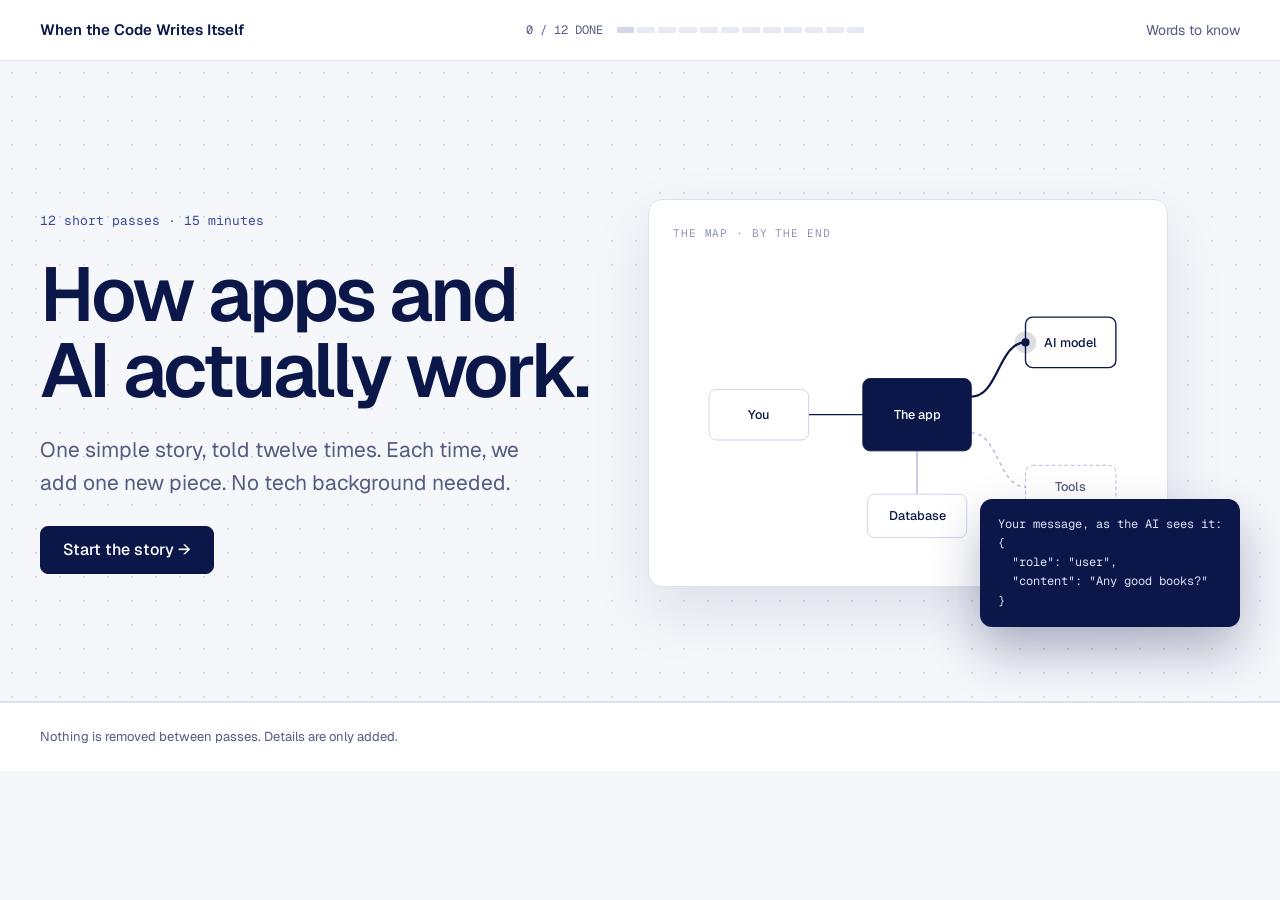
==== index.html @ 1077e7ab "Code peeks open in an overlay; lesson locked to the window - 'See…' buttons open the code in a cente" ====
<!doctype html>
<html lang="en">
<head>
  <meta charset="utf-8">
  <meta name="viewport" content="width=device-width, initial-scale=1, viewport-fit=cover">
  <title>When the Code Writes Itself</title>
  <meta name="description" content="How apps and AI actually work. One simple story, told twelve times, with a map that grows as you read.">
  <link rel="preconnect" href="https://fonts.googleapis.com">
  <link rel="preconnect" href="https://fonts.gstatic.com" crossorigin>
  <link rel="stylesheet" href="https://fonts.googleapis.com/css2?family=Geist:wght@400;500;600;700&family=Geist+Mono:wght@400;500&display=swap">
  <link rel="stylesheet" href="css/styles.css?v=13">
</head>
<body>
  <a class="skip" href="#story">Skip to the story</a>

  <header class="topbar">
    <div class="wrap topbar-inner">
      <a class="brand" href="#home">When the Code Writes Itself</a>
      <div class="progress" aria-label="Your progress">
        <span class="progress-label" id="progressLabel"></span>
        <ol class="progress-bar" id="progressBar"></ol>
      </div>
      <a class="toplink" href="#glossary">Words to know</a>
    </div>
  </header>

  <main>
    <section class="view hero dots" id="view-home">
      <div class="wrap hero-inner">
        <div class="hero-copy">
          <p class="eyebrow">12 short passes · 15 minutes</p>
          <h1>How apps and AI actually work.</h1>
          <p class="lede">One simple story, told twelve times. Each time, we add one new piece. No tech background needed.</p>
          <div class="actions" id="homeActions"></div>
        </div>
        <div class="hero-art" aria-hidden="true">
          <div class="hero-card">
            <span class="hero-card-label">THE MAP · BY THE END</span>
            <svg viewBox="0 0 520 360" class="hero-svg">
              <path class="h-link" d="M 150 180 L 210 180"/>
              <path class="h-link h-active" id="heroPath" d="M 330 160 C 360 160, 360 100, 390 100"/>
              <path class="h-link h-dashed" d="M 330 200 C 360 200, 360 260, 390 260"/>
              <path class="h-link h-soft" d="M 270 220 L 270 268"/>
              <g class="h-node"><rect x="40" y="152" width="110" height="56" rx="8"/><text x="95" y="185">You</text></g>
              <g class="h-node h-hub"><rect x="210" y="140" width="120" height="80" rx="8"/><text x="270" y="185">The app</text></g>
              <g class="h-node"><rect x="215" y="268" width="110" height="48" rx="8"/><text x="270" y="297">Database</text></g>
              <g class="h-node h-focus"><rect x="390" y="72" width="100" height="56" rx="8"/><text x="440" y="105">AI model</text></g>
              <g class="h-node h-opt"><rect x="390" y="236" width="100" height="48" rx="8"/><text x="440" y="265">Tools</text></g>
              <circle class="h-halo" id="heroHalo" r="12" cx="360" cy="130"/>
              <circle class="h-dot" id="heroDot" r="4.5" cx="360" cy="130"/>
            </svg>
          </div>
          <pre class="hero-json">Your message, as the AI sees it:
{
  "role": "user",
  "content": "Any good books?"
}</pre>
        </div>
      </div>
    </section>

    <section class="view lesson" id="view-lesson" hidden>
      <div class="wrap lesson-grid">
        <div class="stage" id="stage">
          <div class="stage-head"><span class="stage-caption js-caption"></span></div>
          <div class="stage-map"><svg class="js-map" role="group" aria-label="The system map, which grows with each pass"></svg></div>
          <div class="stage-foot">
            <button class="btn btn-primary btn-small btn-play js-play" type="button"><span class="js-playText">▶ Play the request</span></button>
            <button class="btn btn-small btn-ghost js-whole" type="button">Whole map</button>
            <ol class="stage-steps js-steps"></ol>
          </div>
          <p class="stage-def js-def" aria-live="polite">Tap any box on the map to see what it is.</p>
        </div>
        <div class="panel">
          <div class="panel-head">
            <span class="eyebrow" id="passEyebrow"></span>
            <span class="chapter-title" id="passTitle"></span>
          </div>
          <div class="card" id="card" tabindex="-1"></div>
          <div class="panel-foot">
            <ol class="dots" id="cardDots" aria-label="Steps in this pass"></ol>
            <div class="panel-nav" id="panelNav"></div>
          </div>
        </div>
      </div>
    </section>

    <section class="view" id="view-end" hidden>
      <div class="closing">
        <div class="wrap closing-inner">
          <div class="closing-head">
            <p class="eyebrow">THE WHOLE MAP</p>
            <h2 id="closingHeadline"></h2>
            <p class="lede" id="closingIntro"></p>
          </div>
          <div class="fullmap">
            <svg id="mapFull" role="group" aria-label="The whole system map"></svg>
            <p class="fullmap-def" id="fullDef">Tap any box to see what it is.</p>
          </div>
          <div class="closing-grid">
            <ol class="questions" id="questions"></ol>
            <div class="sofar whole">
              <span class="label">THE WHOLE STORY, IN ONE PLACE</span>
              <ol id="wholeStory"></ol>
            </div>
          </div>
          <div class="actions">
            <a class="btn btn-primary" href="#glossary">Browse the words to know →</a>
            <a class="btn" href="#pass-1">Read it again from pass 1</a>
          </div>
        </div>
      </div>
    </section>

    <section class="view glossary" id="view-glossary" hidden>
      <div class="wrap glossary-inner">
        <a class="btn btn-small btn-ghost" href="#back" id="glossaryBack">← Back</a>
        <div class="glossary-head">
          <div>
            <p class="eyebrow">WORDS TO KNOW</p>
            <h2>Every term, in plain words.</h2>
          </div>
          <label class="search-label">Find a word
            <input class="search" id="gsearch" type="search" placeholder="e.g. API, deploy" autocomplete="off">
          </label>
        </div>
        <dl class="glist" id="glist"></dl>
      </div>
    </section>
  </main>

  <dialog class="peek-dialog" id="peek" aria-labelledby="peekTitle">
    <div class="peek-head">
      <span class="eyebrow">UNDER THE HOOD</span>
      <h3 id="peekTitle"></h3>
    </div>
    <pre id="peekCode"></pre>
    <div class="peek-foot"><button class="btn btn-primary btn-small" type="button" id="peekClose">Close</button></div>
  </dialog>

  <footer class="footer">
    <div class="wrap">Nothing is removed between passes. Details are only added.</div>
  </footer>

  <script src="js/vendor/gsap.min.js"></script>
  <script src="js/content.js?v=13"></script>
  <script src="js/map.js?v=13"></script>
  <script src="js/app.js?v=13"></script>
</body>
</html>
---- css/styles.css ----
/* Tech Map design system — tokens */
:root {
  --navy: #0B1749;
  --navy-600: #3A4A99;
  --ink-body: #3B4366;
  --muted: #545C80;
  --subtle: #8E95B5;
  --surface-page: #F6F7FB;
  --surface-card: #FFFFFF;
  --surface-raised: #F9FAFD;
  --line: #DDE1EE;
  --line-node: #C9D0EA;
  --line-optional: #AEB6D6;
  --grid-dot: #D7DCEB;
  --progress-off: #D3D8E8;
  --on-navy: #FFFFFF;
  --on-navy-muted: #AEB6D6;
  --code-on-navy: #DCE1F5;
  --good: #1D6B47;
  --bad: #9B2C2C;
  --sans: "Geist", "Helvetica Neue", Arial, sans-serif;
  --mono: "Geist Mono", ui-monospace, Menlo, Consolas, monospace;
  --radius-sm: 6px; --radius-md: 8px; --radius-lg: 10px; --radius-xl: 14px;
  --shadow-card: 0 24px 60px rgba(11, 23, 73, 0.10);
  --shadow-float: 0 24px 50px rgba(11, 23, 73, 0.30);
  --gutter: 40px;
  --topbar-h: 60px;
}

* { box-sizing: border-box; }
body {
  margin: 0;
  background: var(--surface-page);
  color: var(--navy);
  font-family: var(--sans);
  font-size: 16px;
  line-height: 1.5;
  -webkit-font-smoothing: antialiased;
}
h1, h2, h3, p, ol, ul, pre { margin: 0; }
h1, h2, h3 { text-wrap: balance; font-weight: 600; letter-spacing: -0.035em; }
a { color: var(--navy); }
button { font: inherit; cursor: pointer; }
:focus-visible { outline: 3px solid var(--navy-600); outline-offset: 3px; border-radius: 4px; }
.wrap {
  max-width: 1280px;
  margin: 0 auto;
  padding-left: max(var(--gutter), env(safe-area-inset-left, 0px));
  padding-right: max(var(--gutter), env(safe-area-inset-right, 0px));
}
.dots {
  background-color: var(--surface-page);
  background-image: radial-gradient(var(--grid-dot) 1px, transparent 1px);
  background-size: 24px 24px;
}
.eyebrow { font-family: var(--mono); font-size: 13px; line-height: 18px; color: var(--navy-600); }
.skip { position: absolute; left: -999px; top: 8px; background: var(--navy); color: var(--on-navy); padding: 8px 12px; border-radius: var(--radius-md); z-index: 50; }
.skip:focus { left: 16px; }

/* buttons */
.btn {
  display: inline-flex; align-items: center; gap: 8px;
  padding: 13px 22px; border-radius: var(--radius-md);
  font-size: 16px; font-weight: 500; line-height: 20px; text-decoration: none;
  border: 1px solid var(--progress-off); background: var(--surface-card); color: var(--navy);
  transition: transform .15s ease, box-shadow .15s ease, background .15s ease;
}
.btn:hover { transform: translateY(-1px); box-shadow: 0 6px 18px rgba(11, 23, 73, 0.12); }
.btn-primary { background: var(--navy); color: var(--on-navy); border-color: var(--navy); }
.btn-small { padding: 9px 16px; font-size: 14px; }
.btn-play { min-width: 150px; justify-content: center; transition: none; }
.btn-play.playing { background: var(--surface-card); color: var(--navy); border-color: var(--line); opacity: 1; }
.btn-play.playing::before { content: ""; width: 8px; height: 8px; border-radius: 4px; background: var(--navy); animation: blink 1s infinite; }
@keyframes blink { 50% { opacity: .2; } }
.btn-ghost { border-color: transparent; background: transparent; color: var(--muted); }
.btn-ghost:hover { box-shadow: none; transform: none; color: var(--navy); background: var(--surface-page); }
.btn:disabled { opacity: .5; cursor: default; transform: none; box-shadow: none; }
.btn-play.playing:disabled { opacity: 1; }

/* top bar */
.topbar {
  position: sticky; top: 0; z-index: 20;
  background: var(--surface-card);
  border-bottom: 1px solid var(--line);
}
.topbar-inner { height: var(--topbar-h); display: flex; align-items: center; justify-content: space-between; gap: 24px; }
.brand { font-size: 15px; font-weight: 600; text-decoration: none; white-space: nowrap; }
.progress { display: flex; align-items: center; gap: 14px; min-width: 0; }
.progress-label { font-family: var(--mono); font-size: 12px; color: var(--muted); font-variant-numeric: tabular-nums; white-space: nowrap; }
.progress-bar { list-style: none; padding: 0; margin: 0; display: flex; gap: 3px; }
.progress-bar li { width: clamp(8px, 1.4vw, 18px); height: 6px; border-radius: 1px; background: var(--progress-off); transition: background .3s; }
.progress-bar button { display: block; width: 100%; height: 100%; padding: 0; border: 0; background: transparent; cursor: pointer; }
.progress-bar li:hover { background: var(--navy-600); }
.progress-bar li.done { background: var(--navy); }
.progress-bar li.current { background: var(--navy-600); }

/* hero */
.hero { border-bottom: 1px solid var(--line); }
.hero-inner { min-height: 640px; padding-block: 88px 64px; display: flex; flex-wrap: wrap; gap: 56px; align-items: center; }
.hero-copy { flex: 1 1 440px; min-width: 0; display: flex; flex-direction: column; gap: 26px; }
.hero h1 { font-size: clamp(44px, 6vw, 76px); line-height: 1.0; letter-spacing: -0.04em; }
.lede { font-size: 21px; line-height: 1.55; color: var(--muted); max-width: 500px; }
.actions { display: flex; gap: 12px; flex-wrap: wrap; }
.hero-art { flex: 1 1 480px; min-width: 0; position: relative; max-width: 600px; }
.hero-card {
  position: relative; background: var(--surface-card); border: 1px solid var(--line);
  border-radius: var(--radius-xl); box-shadow: var(--shadow-card); padding: 20px 24px 8px;
  max-width: 520px; width: 88%;
}
.hero-card-label { font-family: var(--mono); font-size: 11px; letter-spacing: 0.08em; color: var(--subtle); }
.hero-svg { display: block; width: 100%; height: auto; margin-top: 8px; }
.hero-json {
  position: absolute; right: 0; bottom: -40px; width: min(260px, 70%);
  background: var(--navy); color: var(--code-on-navy); border-radius: 12px; padding: 16px 18px;
  font-family: var(--mono); font-size: 12px; line-height: 1.6; box-shadow: var(--shadow-float);
  white-space: pre-wrap; word-break: break-word;
}
.h-link { stroke: var(--navy); stroke-width: 1.5; fill: none; }
.h-active { stroke-width: 2.5; }
.h-dashed { stroke: var(--line-optional); stroke-dasharray: 4 4; }
.h-soft { stroke: var(--line-optional); }
.h-node rect { fill: var(--surface-card); stroke: var(--line-node); stroke-width: 1; }
.h-node text { font-family: var(--sans); font-size: 14px; font-weight: 500; fill: var(--navy); text-anchor: middle; }
.h-hub rect { fill: var(--navy); stroke: var(--navy); }
.h-hub text { fill: var(--on-navy); }
.h-focus rect { stroke: var(--navy); stroke-width: 1.5; }
.h-opt rect { stroke: var(--line-optional); stroke-dasharray: 4 3; }
.h-opt text { fill: var(--muted); }
.h-dot { fill: var(--navy); }
.h-halo { fill: var(--navy); opacity: .14; }

/* lesson: one pass per screen */
[hidden] { display: none !important; }
/* on desktop the lesson is locked to the window: no page scroll, nothing shifts */
@media (min-width: 961px) {
  html.lesson-mode, html.lesson-mode body { height: 100%; overflow: hidden; }
  html.lesson-mode .footer { display: none; }
}
.lesson { background: var(--surface-card); }
.lesson-grid { display: grid; grid-template-columns: minmax(0, 1.25fr) minmax(0, 1fr); gap: 36px; align-items: stretch; padding-block: 20px 24px; box-sizing: border-box; height: calc(100vh - var(--topbar-h)); min-height: 0; }
.stage {
  height: 100%; max-height: 760px; min-height: 0; display: flex; flex-direction: column;
  border: 1px solid var(--line); border-radius: var(--radius-xl); overflow: hidden;
  background-color: var(--surface-page);
  background-image: linear-gradient(var(--grid-dot) 1px, transparent 1px), linear-gradient(90deg, var(--grid-dot) 1px, transparent 1px);
  background-size: 28px 28px;
}
.stage-head { padding: 14px 18px 0; flex: none; }
.stage-caption { font-family: var(--mono); font-size: 11px; letter-spacing: 0.08em; color: var(--muted); text-transform: uppercase; }
.stage-caption.ask { color: var(--navy-600); font-weight: 500; }
.stage-map { padding: 4px 8px 0; flex: 1 1 auto; min-height: 240px; display: flex; }
.stage svg.js-map { display: block; width: 100%; height: 100%; min-height: 0; }
.stage-foot { display: flex; flex-wrap: wrap; align-items: center; gap: 10px 18px; padding: 10px 18px; flex: none; background: var(--surface-card); border-top: 1px solid var(--line); }
.stage-steps { list-style: none; padding: 0 0 4px; margin: 0; display: flex; flex-wrap: nowrap; gap: 6px 14px; overflow-x: auto; scrollbar-width: thin; flex: 1 1 200px; min-width: 0; }
.stage-steps li { font-family: var(--mono); font-size: 11.5px; color: var(--subtle); padding: 3px 0; border-bottom: 2px solid transparent; transition: color .2s, border-color .2s; white-space: nowrap; }
.stage-steps li.active { color: var(--navy); border-color: var(--navy); }
.stage-steps li.done { color: var(--muted); }
.stage-def { flex: none; padding: 12px 18px 14px; border-top: 1px solid var(--line); background: var(--surface-card); font-size: 14px; line-height: 1.5; color: var(--ink-body); min-height: 46px; }
.stage-def b { color: var(--navy); }
.m-node.askable rect.box { animation: nudge 1.6s ease-in-out infinite; }
@keyframes nudge { 50% { stroke: var(--navy-600); stroke-width: 2; } }

.panel { display: flex; flex-direction: column; min-width: 0; min-height: 0; gap: 14px; }
.panel-head { display: flex; flex-direction: column; gap: 6px; flex: none; }
.chapter-title { font-family: var(--mono); font-size: 13px; color: var(--navy-600); }
.card { flex: 1 1 auto; min-height: 0; overflow-y: auto; display: flex; flex-direction: column; gap: 18px; padding-right: 6px; outline: none; }
.card .prose-p { font-size: 18px; line-height: 1.6; color: var(--ink-body); }
.card .prose-p strong { color: var(--navy); font-weight: 600; }
.card h2 + .prose-p { margin-top: 4px; }
.card.enter { animation: cardIn .35s ease; }
@keyframes cardIn { from { opacity: 0; transform: translateY(8px); } to { opacity: 1; transform: none; } }
.card h2 { font-size: clamp(30px, 3.2vw, 42px); line-height: 1.06; }
.panel-foot { flex: none; display: flex; flex-direction: column; gap: 12px; padding-top: 14px; border-top: 1px solid var(--line); }
.dots { list-style: none; margin: 0; padding: 0; display: flex; gap: 8px; }
.dots button { width: 28px; height: 6px; border: 0; border-radius: 3px; background: var(--progress-off); cursor: pointer; padding: 0; display: block; }
.dots li.on button { background: var(--navy); }
.dots li.past button { background: var(--navy-600); }
.panel-nav { display: flex; justify-content: space-between; align-items: center; gap: 12px; flex-wrap: wrap; }
.locked-note { display: flex; flex-direction: column; align-items: flex-end; gap: 4px; }
.locked-note .note { font-size: 12px; color: var(--muted); }
.toplink { font-size: 14px; color: var(--muted); text-decoration: none; white-space: nowrap; }
.toplink:hover { color: var(--navy); }
.progress-bar li.locked { opacity: .55; }
.progress-bar li.locked button { cursor: not-allowed; }
.progress-bar li.locked:hover { background: var(--progress-off); }
.view.glossary .glossary-inner { padding-block: 32px 80px; }

/* map drawing */
.m-region rect { fill: none; stroke: var(--line-optional); stroke-width: 1.5; stroke-dasharray: 6 5; }
.m-region text { font-family: var(--mono); font-size: 10.5px; letter-spacing: 0.1em; fill: var(--muted); }
.m-link { fill: none; stroke: var(--navy); stroke-width: 1.5; transition: stroke-width .25s, stroke .25s; }
.m-link.dashed { stroke: var(--line-optional); stroke-dasharray: 5 5; }
.m-link.active { stroke-width: 2.5; }
.m-link-label { font-family: var(--mono); font-size: 11px; fill: var(--muted); text-anchor: middle; }
.m-node { cursor: pointer; }
.m-node rect.box { fill: var(--surface-card); stroke: var(--line-node); stroke-width: 1; transition: stroke .25s, stroke-width .25s; }
.m-node.hub rect.box { fill: var(--navy); stroke: var(--navy); }
.m-node.dashed rect.box { stroke: var(--line-optional); stroke-dasharray: 5 4; }
.m-node.focus rect.box, .m-node:hover rect.box, .m-node.selected rect.box { stroke: var(--navy); stroke-width: 2; }
.m-node.pulse rect.box { stroke: var(--navy); stroke-width: 3; }
.m-node.right rect.box { stroke: var(--good) !important; stroke-width: 3; }
.m-node.wrong rect.box { stroke: var(--bad) !important; stroke-width: 3; }
.m-node .title { font-family: var(--sans); font-size: 16px; font-weight: 500; fill: var(--navy); text-anchor: middle; }
.m-node .sub { font-family: var(--mono); font-size: 11.5px; fill: var(--subtle); text-anchor: middle; }
.m-node.hub .title { fill: var(--on-navy); }
.m-node.hub .sub { fill: var(--on-navy-muted); }
.m-node.compact .title { font-size: 13px; }
.m-node .chip rect { fill: var(--surface-page); stroke: var(--line-node); stroke-width: 1; }
.m-node.hub .chip rect { fill: rgba(255, 255, 255, 0.12); stroke: rgba(255, 255, 255, 0.25); }
.m-node .chip text { font-family: var(--mono); font-size: 10.5px; fill: var(--navy); text-anchor: middle; }
.m-node.hub .chip text { fill: var(--on-navy); }
.m-new rect { fill: var(--navy-600); }
.m-new text { font-family: var(--mono); font-size: 9px; letter-spacing: 0.1em; fill: var(--on-navy); text-anchor: middle; }
.m-packet { fill: var(--navy); }
.m-halo { fill: var(--navy); opacity: .14; }
.m-hidden { display: none; }
.m-node.sliced { opacity: .06; pointer-events: none; }
.m-node:focus-visible { outline: none; }
.m-node:focus-visible rect.box { stroke: var(--navy-600); stroke-width: 3; }
.fullmap .m-new { display: none; }
.m-node.dim, .m-link.dim, g.dim { opacity: .22; transition: opacity .4s; }
.m-node, .m-link, .m-link + * { transition: opacity .4s; }
.fullmap { background-color: var(--surface-page); background-image: linear-gradient(var(--grid-dot) 1px, transparent 1px), linear-gradient(90deg, var(--grid-dot) 1px, transparent 1px); background-size: 28px 28px; border: 1px solid var(--line); border-radius: var(--radius-xl); padding: 16px; }
.fullmap svg { display: block; width: 100%; height: auto; }
.fullmap-def { font-size: 15px; color: var(--ink-body); min-height: 1.5em; padding: 10px 4px 0; }
.fullmap-def b { color: var(--navy); }

/* text blocks */
.prose { display: flex; flex-direction: column; gap: 14px; font-size: 18px; line-height: 1.6; color: var(--ink-body); }
.prose strong { color: var(--navy); font-weight: 600; }
.words { display: flex; flex-direction: column; gap: 8px; }
.words .label { font-family: var(--mono); font-size: 11px; letter-spacing: 0.1em; color: var(--subtle); }
.words p { font-size: 16px; line-height: 1.5; color: var(--ink-body); }
.words strong { color: var(--navy); }
.sofar { border: 1px solid var(--line); border-radius: var(--radius-lg); background: var(--surface-raised); padding: 16px 18px; display: flex; flex-direction: column; gap: 8px; }
.sofar .label { font-family: var(--mono); font-size: 11px; letter-spacing: 0.1em; color: var(--subtle); }
.sofar ol { padding-left: 20px; display: flex; flex-direction: column; gap: 5px; }
.sofar li { font-size: 15px; line-height: 1.5; color: var(--muted); }
.sofar li.new { color: var(--navy); font-weight: 600; }
.sofar li.new::after { content: "+NEW"; margin-left: 8px; font-family: var(--mono); font-size: 11px; font-weight: 500; color: var(--navy-600); }
.check { border: 1px solid var(--line); border-radius: var(--radius-lg); padding: 16px 18px; display: flex; flex-direction: column; gap: 10px; background: var(--surface-card); }
.check .label { font-family: var(--mono); font-size: 11px; letter-spacing: 0.1em; color: var(--subtle); }
.check .q { font-size: 16px; font-weight: 600; line-height: 1.4; }
.options { display: flex; flex-direction: column; gap: 8px; }
.option { text-align: left; padding: 9px 13px; border: 1px solid var(--line); border-radius: var(--radius-md); background: var(--surface-page); color: var(--ink-body); font-size: 15px; transition: border-color .15s; }
.option:hover:not(:disabled) { border-color: var(--navy); }
.option:disabled { cursor: default; }
.option.right { border-color: var(--good); color: var(--good); font-weight: 600; }
.option.wrong { border-color: var(--bad); color: var(--bad); }
.hint { font-size: 14px; color: var(--muted); }
.feedback { font-size: 15px; line-height: 1.5; color: var(--ink-body); }
.feedback:empty { display: none; }
.feedback b.good { color: var(--good); }
.feedback b.bad { color: var(--bad); }

/* code peeks: open in an overlay so the card never grows */
.peek-btn { display: inline-flex; align-items: center; gap: 10px; align-self: flex-start; border: 1px solid var(--line); border-radius: var(--radius-lg); background: var(--surface-card); color: var(--navy); padding: 11px 16px; font-size: 15px; font-weight: 600; text-align: left; }
.peek-btn:hover { border-color: var(--navy); }
.peek-btn .chev { width: 7px; height: 7px; border-right: 1.5px solid var(--navy-600); border-bottom: 1.5px solid var(--navy-600); transform: rotate(-45deg); flex: none; }
.peek-dialog { border: 1px solid var(--line); border-radius: var(--radius-xl); padding: 0; width: min(640px, calc(100vw - 32px)); max-height: calc(100vh - 48px); background: var(--surface-card); color: var(--navy); box-shadow: 0 30px 80px rgba(11, 23, 73, 0.25); }
.peek-dialog::backdrop { background: rgba(11, 23, 73, 0.35); }
.peek-head { display: flex; flex-direction: column; gap: 6px; padding: 20px 22px 12px; }
.peek-head h3 { font-size: 20px; line-height: 1.3; }
.peek-dialog pre { margin: 0 22px; padding: 16px 18px; background: var(--surface-page); border: 1px solid var(--line); border-radius: var(--radius-lg); overflow: auto; max-height: calc(100vh - 220px); font-family: var(--mono); font-size: 13px; line-height: 1.6; color: var(--ink-body); white-space: pre; }
.peek-foot { display: flex; justify-content: flex-end; padding: 14px 22px 20px; }

/* closing */
.closing { border-top: 1px solid var(--line); }
.closing-inner { padding-block: 80px 72px; display: flex; flex-direction: column; gap: 40px; }
.closing-head { display: flex; flex-direction: column; gap: 16px; max-width: 760px; }
.closing h2 { font-size: clamp(32px, 4vw, 52px); line-height: 1.04; }
.closing-grid { display: grid; grid-template-columns: minmax(0, 1.1fr) minmax(0, 1fr); gap: 40px; align-items: start; }
.questions { padding-left: 24px; display: flex; flex-direction: column; gap: 18px; }
.questions li { font-size: 17px; line-height: 1.5; color: var(--ink-body); padding-left: 6px; }
.questions li::marker { font-family: var(--mono); font-size: 14px; color: var(--navy-600); }
.questions b { color: var(--navy); display: block; font-size: 18px; }
.sofar.whole { background: var(--surface-card); }
.sofar.whole li { color: var(--ink-body); }

/* glossary */
.glossary { background: var(--surface-card); border-top: 1px solid var(--line); }
.glossary-inner { padding-block: 64px 80px; display: flex; flex-direction: column; gap: 28px; }
.glossary-head { display: flex; flex-wrap: wrap; gap: 20px; align-items: end; justify-content: space-between; }
.glossary-head > div { display: flex; flex-direction: column; gap: 10px; }
.glossary h2 { font-size: clamp(28px, 3.4vw, 40px); line-height: 1.06; }
.search-label { display: flex; flex-direction: column; gap: 6px; font-family: var(--mono); font-size: 12px; color: var(--muted); flex: 0 1 320px; min-width: 0; }
.search { width: 100%; border: 1px solid var(--progress-off); border-radius: var(--radius-md); padding: 11px 14px; font: inherit; font-size: 15px; color: var(--navy); background: var(--surface-page); }
.glist { margin: 0; display: grid; grid-template-columns: repeat(auto-fill, minmax(min(100%, 320px), 1fr)); gap: 0 40px; }
.glist > div { padding: 12px 0; border-bottom: 1px solid var(--line); min-width: 0; }
.glist dt { font-weight: 600; color: var(--navy); font-size: 16px; }
.glist dd { margin: 2px 0 0; font-size: 15px; line-height: 1.5; color: var(--ink-body); }
.glist .none { color: var(--muted); font-size: 15px; grid-column: 1 / -1; padding: 12px 0; }
.footer { background: var(--surface-card); border-top: 1px solid var(--line); }
.footer .wrap { padding-block: 24px; font-size: 13px; color: var(--muted); }

/* phones and narrow screens */
@media (max-width: 960px) {
  :root { --gutter: 20px; }
  .hero-inner { min-height: 0; padding-block: 56px 72px; gap: 40px; }
  .hero-json { position: static; width: 100%; margin-top: 14px; }
  .hero-card { width: 100%; max-width: none; }
  .lesson-grid { grid-template-columns: minmax(0, 1fr); height: auto; min-height: 0; gap: 20px; padding-block: 16px 40px; }
  .stage { height: auto; max-height: none; }
  .stage-map { min-height: 0; height: min(72vw, 420px); display: block; }
  .card { overflow: visible; padding-right: 0; }
  .closing-grid { grid-template-columns: minmax(0, 1fr); }
  .progress-label { display: none; }
  .toplink { display: none; }
}
@media (max-width: 480px) {
  :root { --gutter: 16px; --topbar-h: 52px; }
  .progress-bar li { width: 10px; }
  .brand { font-size: 14px; }
  .hero h1 { font-size: 40px; }
  .lede { font-size: 18px; }
  .stage-map { height: min(82vw, 420px); }
  .prose { font-size: 17px; }
}
@media (min-width: 961px) and (max-height: 760px) {
  .card h2 { font-size: clamp(26px, 2.8vw, 34px); }
  .card .prose-p { font-size: 16.5px; line-height: 1.5; }
  .card { gap: 14px; }
  .words p, .sofar li { font-size: 14.5px; }
  .lesson-grid { padding-block: 12px 16px; }
}
@media (prefers-reduced-motion: reduce) {
  .btn, .m-link, .m-node rect.box, .progress-bar li { transition: none; }
}
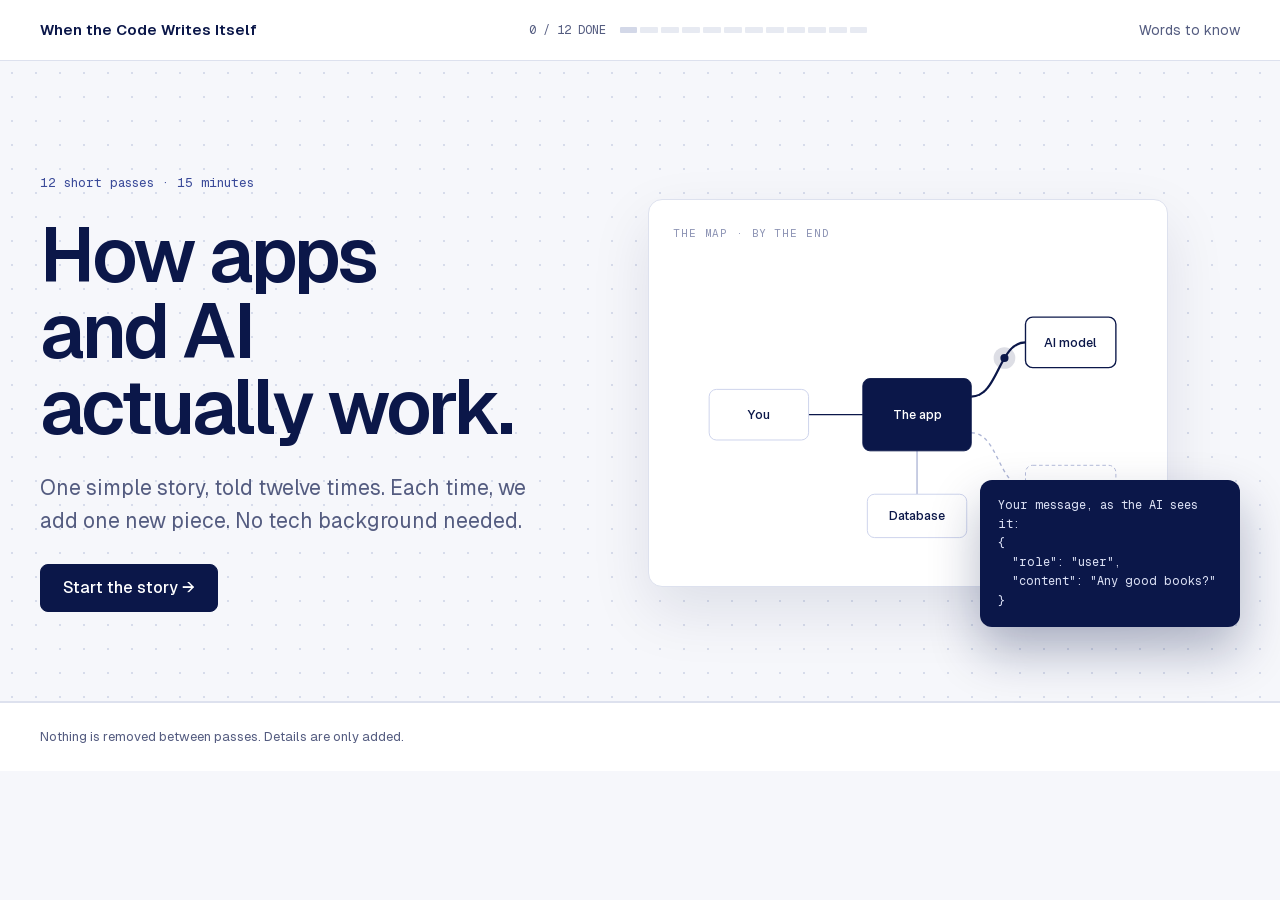
==== commit 0ec93954: "Finish moment, how-it-was-built, cheat sheet, link previews, bundled fonts - Ending: 'You've got the" ====
--- a/index.html
+++ b/index.html
@@ -4,11 +4,23 @@
   <meta charset="utf-8">
   <meta name="viewport" content="width=device-width, initial-scale=1, viewport-fit=cover">
   <title>When the Code Writes Itself</title>
-  <meta name="description" content="How apps and AI actually work. One simple story, told twelve times, with a map that grows as you read.">
-  <link rel="preconnect" href="https://fonts.googleapis.com">
-  <link rel="preconnect" href="https://fonts.gstatic.com" crossorigin>
-  <link rel="stylesheet" href="https://fonts.googleapis.com/css2?family=Geist:wght@400;500;600;700&family=Geist+Mono:wght@400;500&display=swap">
-  <link rel="stylesheet" href="css/styles.css?v=13">
+  <meta name="description" content="How apps and AI actually work. One simple story, told twelve times, with a map that grows as you go. No tech background needed.">
+  <link rel="icon" href="favicon.svg" type="image/svg+xml">
+  <link rel="apple-touch-icon" href="apple-touch-icon.png">
+  <meta property="og:type" content="website">
+  <meta property="og:title" content="When the Code Writes Itself">
+  <meta property="og:description" content="How apps and AI actually work. One simple story, told twelve times. 15 minutes, no tech background needed.">
+  <meta property="og:image" content="https://tubbs-the-great.github.io/tech-map/og.png">
+  <meta property="og:image:width" content="1200">
+  <meta property="og:image:height" content="630">
+  <meta property="og:url" content="https://tubbs-the-great.github.io/tech-map/">
+  <meta name="twitter:card" content="summary_large_image">
+  <meta name="twitter:title" content="When the Code Writes Itself">
+  <meta name="twitter:description" content="How apps and AI actually work. One simple story, told twelve times. 15 minutes, no tech background needed.">
+  <meta name="twitter:image" content="https://tubbs-the-great.github.io/tech-map/og.png">
+  <meta name="theme-color" content="#0B1749">
+  <link rel="preload" href="fonts/Geist-Variable.woff2" as="font" type="font/woff2" crossorigin>
+  <link rel="stylesheet" href="css/styles.css?v=15">
 </head>
 <body>
   <a class="skip" href="#story">Skip to the story</a>
@@ -89,7 +101,7 @@
       <div class="closing">
         <div class="wrap closing-inner">
           <div class="closing-head">
-            <p class="eyebrow">THE WHOLE MAP</p>
+            <p class="eyebrow" id="closingEyebrow">THE WHOLE MAP</p>
             <h2 id="closingHeadline"></h2>
             <p class="lede" id="closingIntro"></p>
           </div>
@@ -105,8 +117,27 @@
             </div>
           </div>
           <div class="actions">
-            <a class="btn btn-primary" href="#glossary">Browse the words to know →</a>
-            <a class="btn" href="#pass-1">Read it again from pass 1</a>
+            <a class="btn btn-primary" href="cheatsheet.html" target="_blank" rel="noopener">Print the one-page cheat sheet →</a>
+            <a class="btn" href="#glossary">Browse the words to know</a>
+            <a class="btn btn-ghost" href="#pass-1">Read it again from pass 1</a>
+          </div>
+          <div class="built" id="built">
+            <p class="eyebrow">HOW THIS WAS BUILT</p>
+            <h2 id="builtHeadline"></h2>
+            <div class="built-grid">
+              <div class="prose" id="builtParas"></div>
+              <aside class="built-aside">
+                <span class="label">THE TRAIL</span>
+                <ol class="built-steps">
+                  <li><b>Design</b> chosen from three directions on a canvas</li>
+                  <li><b>Design system</b> recorded: navy, Geist, the map style, plain-words rules</li>
+                  <li><b>Built</b> by an AI coding agent, commit by commit</li>
+                  <li><b>Pushed to GitHub</b>, deployed to GitHub Pages</li>
+                  <li><b>Reviewed</b> at three screen sizes and fixed, in the open</li>
+                </ol>
+                <a class="btn btn-small" id="builtLink" href="#" target="_blank" rel="noopener"></a>
+              </aside>
+            </div>
           </div>
         </div>
       </div>
@@ -143,8 +174,8 @@
   </footer>
 
   <script src="js/vendor/gsap.min.js"></script>
-  <script src="js/content.js?v=13"></script>
-  <script src="js/map.js?v=13"></script>
-  <script src="js/app.js?v=13"></script>
+  <script src="js/content.js?v=15"></script>
+  <script src="js/map.js?v=15"></script>
+  <script src="js/app.js?v=15"></script>
 </body>
 </html>
--- a/css/styles.css
+++ b/css/styles.css
@@ -1,3 +1,6 @@
+@font-face { font-family: "Geist"; src: url("../fonts/Geist-Variable.woff2") format("woff2"); font-weight: 100 900; font-display: swap; }
+@font-face { font-family: "Geist Mono"; src: url("../fonts/GeistMono-Variable.woff2") format("woff2"); font-weight: 100 900; font-display: swap; }
+
 /* Tech Map design system — tokens */
 :root {
   --navy: #0B1749;
@@ -277,6 +280,19 @@
 .sofar.whole { background: var(--surface-card); }
 .sofar.whole li { color: var(--ink-body); }
 
+/* how this was built */
+.built { border-top: 1px solid var(--line); padding-top: 48px; display: flex; flex-direction: column; gap: 18px; }
+.built h2 { font-size: clamp(28px, 3.4vw, 40px); line-height: 1.06; max-width: 640px; }
+.built-grid { display: grid; grid-template-columns: minmax(0, 1.2fr) minmax(0, 1fr); gap: 40px; align-items: start; }
+.built-grid .prose { font-size: 17px; max-width: 60ch; }
+.built-aside { border: 1px solid var(--line); border-radius: var(--radius-lg); background: var(--surface-card); padding: 18px 20px; display: flex; flex-direction: column; gap: 12px; }
+.built-aside .label { font-family: var(--mono); font-size: 11px; letter-spacing: 0.1em; color: var(--subtle); }
+.built-steps { margin: 0; padding-left: 20px; display: flex; flex-direction: column; gap: 8px; font-size: 15px; line-height: 1.45; color: var(--ink-body); }
+.built-steps li::marker { font-family: var(--mono); font-size: 12px; color: var(--navy-600); }
+.built-steps b { color: var(--navy); }
+.built-aside .btn { align-self: flex-start; margin-top: 4px; }
+.closing-head .eyebrow.done { color: var(--good); }
+
 /* glossary */
 .glossary { background: var(--surface-card); border-top: 1px solid var(--line); }
 .glossary-inner { padding-block: 64px 80px; display: flex; flex-direction: column; gap: 28px; }
@@ -303,7 +319,7 @@
   .stage { height: auto; max-height: none; }
   .stage-map { min-height: 0; height: min(72vw, 420px); display: block; }
   .card { overflow: visible; padding-right: 0; }
-  .closing-grid { grid-template-columns: minmax(0, 1fr); }
+  .closing-grid, .built-grid { grid-template-columns: minmax(0, 1fr); }
   .progress-label { display: none; }
   .toplink { display: none; }
 }
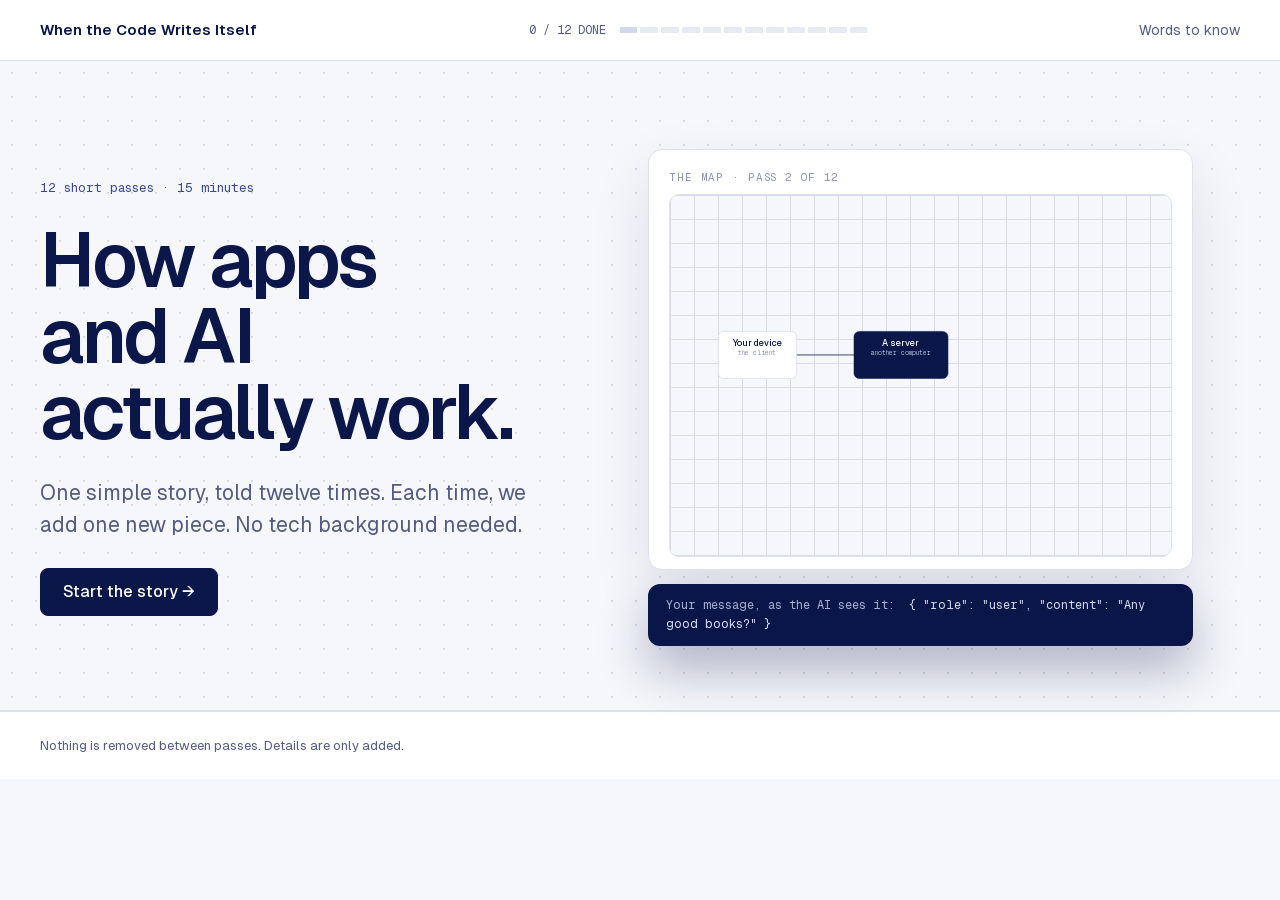
==== commit 592a269c: "Opening screen: the map builds itself once, then holds The hero card is now the real map, assembling" ====
--- a/index.html
+++ b/index.html
@@ -20,7 +20,7 @@
   <meta name="twitter:image" content="https://tubbs-the-great.github.io/tech-map/og.png">
   <meta name="theme-color" content="#0B1749">
   <link rel="preload" href="fonts/Geist-Variable.woff2" as="font" type="font/woff2" crossorigin>
-  <link rel="stylesheet" href="css/styles.css?v=15">
+  <link rel="stylesheet" href="css/styles.css?v=17">
 </head>
 <body>
   <a class="skip" href="#story">Skip to the story</a>
@@ -47,26 +47,13 @@
         </div>
         <div class="hero-art" aria-hidden="true">
           <div class="hero-card">
-            <span class="hero-card-label">THE MAP · BY THE END</span>
-            <svg viewBox="0 0 520 360" class="hero-svg">
-              <path class="h-link" d="M 150 180 L 210 180"/>
-              <path class="h-link h-active" id="heroPath" d="M 330 160 C 360 160, 360 100, 390 100"/>
-              <path class="h-link h-dashed" d="M 330 200 C 360 200, 360 260, 390 260"/>
-              <path class="h-link h-soft" d="M 270 220 L 270 268"/>
-              <g class="h-node"><rect x="40" y="152" width="110" height="56" rx="8"/><text x="95" y="185">You</text></g>
-              <g class="h-node h-hub"><rect x="210" y="140" width="120" height="80" rx="8"/><text x="270" y="185">The app</text></g>
-              <g class="h-node"><rect x="215" y="268" width="110" height="48" rx="8"/><text x="270" y="297">Database</text></g>
-              <g class="h-node h-focus"><rect x="390" y="72" width="100" height="56" rx="8"/><text x="440" y="105">AI model</text></g>
-              <g class="h-node h-opt"><rect x="390" y="236" width="100" height="48" rx="8"/><text x="440" y="265">Tools</text></g>
-              <circle class="h-halo" id="heroHalo" r="12" cx="360" cy="130"/>
-              <circle class="h-dot" id="heroDot" r="4.5" cx="360" cy="130"/>
-            </svg>
+            <div class="hero-card-bar">
+              <span class="hero-card-label" id="heroLabel">THE MAP · PASS 1 OF 12</span>
+              <button class="hero-replay" id="heroReplay" type="button" aria-label="Watch the map build again" hidden>↻ Watch again</button>
+            </div>
+            <div class="hero-map"><svg id="mapHero" role="img" aria-label="The system map building itself, one pass at a time"></svg></div>
           </div>
-          <pre class="hero-json">Your message, as the AI sees it:
-{
-  "role": "user",
-  "content": "Any good books?"
-}</pre>
+          <pre class="hero-json"><b>Your message, as the AI sees it:</b>  { "role": "user", "content": "Any good books?" }</pre>
         </div>
       </div>
     </section>
@@ -90,7 +77,7 @@
           </div>
           <div class="card" id="card" tabindex="-1"></div>
           <div class="panel-foot">
-            <ol class="dots" id="cardDots" aria-label="Steps in this pass"></ol>
+            <ol class="card-dots" id="cardDots" aria-label="Steps in this pass"></ol>
             <div class="panel-nav" id="panelNav"></div>
           </div>
         </div>
@@ -174,8 +161,8 @@
   </footer>
 
   <script src="js/vendor/gsap.min.js"></script>
-  <script src="js/content.js?v=15"></script>
-  <script src="js/map.js?v=15"></script>
-  <script src="js/app.js?v=15"></script>
+  <script src="js/content.js?v=17"></script>
+  <script src="js/map.js?v=17"></script>
+  <script src="js/app.js?v=17"></script>
 </body>
 </html>
--- a/css/styles.css
+++ b/css/styles.css
@@ -107,30 +107,25 @@
 .hero-art { flex: 1 1 480px; min-width: 0; position: relative; max-width: 600px; }
 .hero-card {
   position: relative; background: var(--surface-card); border: 1px solid var(--line);
-  border-radius: var(--radius-xl); box-shadow: var(--shadow-card); padding: 20px 24px 8px;
-  max-width: 520px; width: 88%;
-}
-.hero-card-label { font-family: var(--mono); font-size: 11px; letter-spacing: 0.08em; color: var(--subtle); }
-.hero-svg { display: block; width: 100%; height: auto; margin-top: 8px; }
+  border-radius: var(--radius-xl); box-shadow: var(--shadow-card); padding: 16px 20px 12px;
+  max-width: 560px; width: 92%;
+}
+.hero-card-bar { display: flex; justify-content: space-between; align-items: center; gap: 12px; min-height: 22px; }
+.hero-card-label { font-family: var(--mono); font-size: 11px; letter-spacing: 0.08em; color: var(--subtle); font-variant-numeric: tabular-nums; }
+.hero-replay { white-space: nowrap; font: inherit; font-size: 12px; font-weight: 500; color: var(--navy-600); background: none; border: 0; padding: 2px 4px; cursor: pointer; }
+.hero-replay:hover { color: var(--navy); }
+.hero-map { margin-top: 6px; background-color: var(--surface-page); background-image: linear-gradient(var(--grid-dot) 1px, transparent 1px), linear-gradient(90deg, var(--grid-dot) 1px, transparent 1px); background-size: 24px 24px; border: 1px solid var(--line); border-radius: var(--radius-lg); padding: 8px; }
+.hero-map svg { display: block; width: 100%; height: auto; }
+.hero-map .m-node .title { font-size: 17px; }
+.hero-map .m-node .sub { font-size: 12.5px; }
+.hero-map .m-new { display: none; }
 .hero-json {
-  position: absolute; right: 0; bottom: -40px; width: min(260px, 70%);
-  background: var(--navy); color: var(--code-on-navy); border-radius: 12px; padding: 16px 18px;
+  margin-top: 14px; max-width: 560px; width: 92%;
+  background: var(--navy); color: var(--code-on-navy); border-radius: 12px; padding: 12px 18px;
   font-family: var(--mono); font-size: 12px; line-height: 1.6; box-shadow: var(--shadow-float);
   white-space: pre-wrap; word-break: break-word;
 }
-.h-link { stroke: var(--navy); stroke-width: 1.5; fill: none; }
-.h-active { stroke-width: 2.5; }
-.h-dashed { stroke: var(--line-optional); stroke-dasharray: 4 4; }
-.h-soft { stroke: var(--line-optional); }
-.h-node rect { fill: var(--surface-card); stroke: var(--line-node); stroke-width: 1; }
-.h-node text { font-family: var(--sans); font-size: 14px; font-weight: 500; fill: var(--navy); text-anchor: middle; }
-.h-hub rect { fill: var(--navy); stroke: var(--navy); }
-.h-hub text { fill: var(--on-navy); }
-.h-focus rect { stroke: var(--navy); stroke-width: 1.5; }
-.h-opt rect { stroke: var(--line-optional); stroke-dasharray: 4 3; }
-.h-opt text { fill: var(--muted); }
-.h-dot { fill: var(--navy); }
-.h-halo { fill: var(--navy); opacity: .14; }
+.hero-json b { color: var(--on-navy-muted); font-weight: 400; }
 
 /* lesson: one pass per screen */
 [hidden] { display: none !important; }
@@ -174,10 +169,10 @@
 @keyframes cardIn { from { opacity: 0; transform: translateY(8px); } to { opacity: 1; transform: none; } }
 .card h2 { font-size: clamp(30px, 3.2vw, 42px); line-height: 1.06; }
 .panel-foot { flex: none; display: flex; flex-direction: column; gap: 12px; padding-top: 14px; border-top: 1px solid var(--line); }
-.dots { list-style: none; margin: 0; padding: 0; display: flex; gap: 8px; }
-.dots button { width: 28px; height: 6px; border: 0; border-radius: 3px; background: var(--progress-off); cursor: pointer; padding: 0; display: block; }
-.dots li.on button { background: var(--navy); }
-.dots li.past button { background: var(--navy-600); }
+.card-dots { list-style: none; margin: 0; padding: 0; display: flex; gap: 8px; }
+.card-dots button { width: 28px; height: 6px; border: 0; border-radius: 3px; background: var(--progress-off); cursor: pointer; padding: 0; display: block; }
+.card-dots li.on button { background: var(--navy); }
+.card-dots li.past button { background: var(--navy-600); }
 .panel-nav { display: flex; justify-content: space-between; align-items: center; gap: 12px; flex-wrap: wrap; }
 .locked-note { display: flex; flex-direction: column; align-items: flex-end; gap: 4px; }
 .locked-note .note { font-size: 12px; color: var(--muted); }
@@ -313,7 +308,7 @@
 @media (max-width: 960px) {
   :root { --gutter: 20px; }
   .hero-inner { min-height: 0; padding-block: 56px 72px; gap: 40px; }
-  .hero-json { position: static; width: 100%; margin-top: 14px; }
+  .hero-json { width: 100%; }
   .hero-card { width: 100%; max-width: none; }
   .lesson-grid { grid-template-columns: minmax(0, 1fr); height: auto; min-height: 0; gap: 20px; padding-block: 16px 40px; }
   .stage { height: auto; max-height: none; }
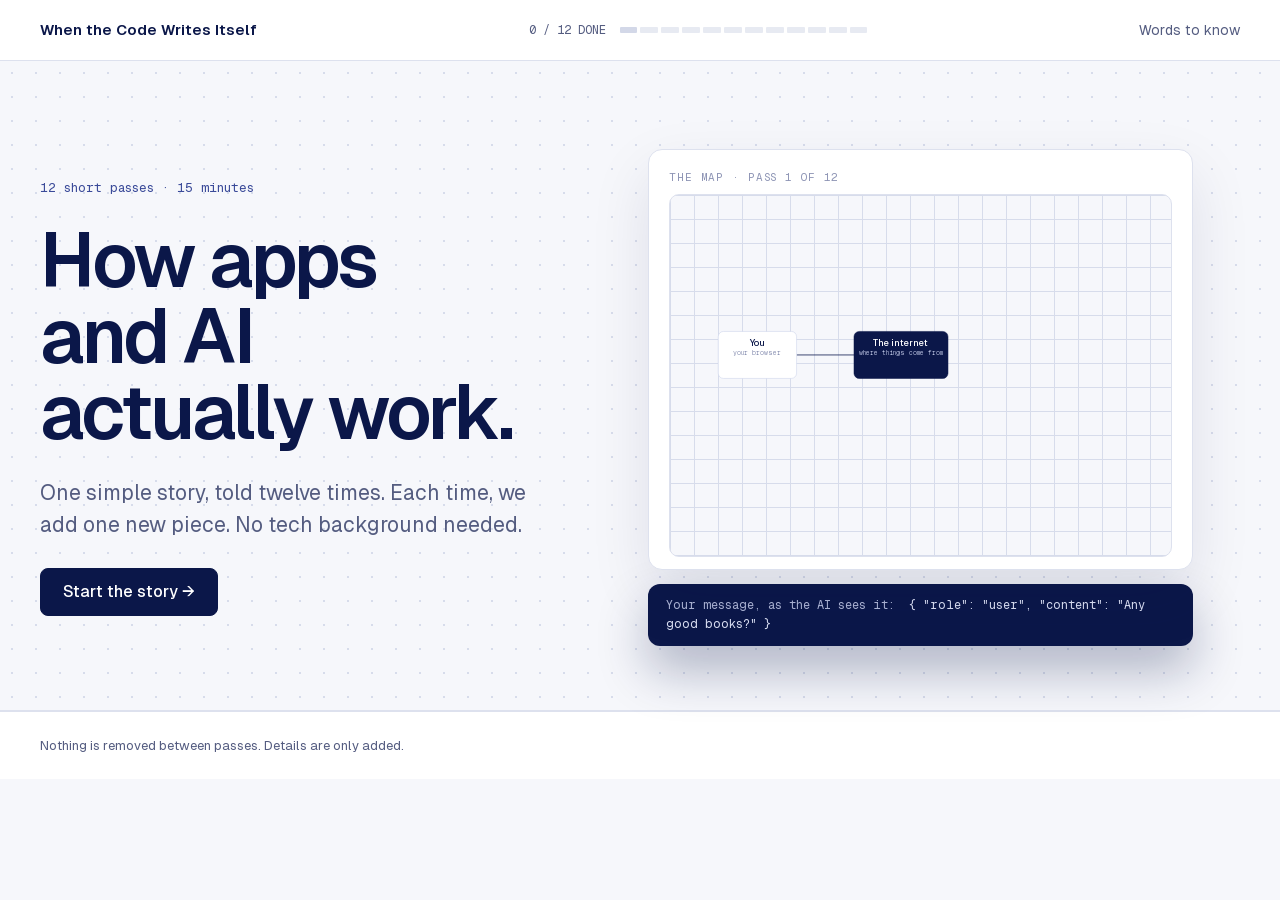
==== commit 90ab0ea2: "Smooth map reveals Lines draw themselves in, boxes and regions ease in with a small lift, and the se" ====
--- a/index.html
+++ b/index.html
@@ -20,7 +20,7 @@
   <meta name="twitter:image" content="https://tubbs-the-great.github.io/tech-map/og.png">
   <meta name="theme-color" content="#0B1749">
   <link rel="preload" href="fonts/Geist-Variable.woff2" as="font" type="font/woff2" crossorigin>
-  <link rel="stylesheet" href="css/styles.css?v=17">
+  <link rel="stylesheet" href="css/styles.css?v=19">
 </head>
 <body>
   <a class="skip" href="#story">Skip to the story</a>
@@ -161,8 +161,8 @@
   </footer>
 
   <script src="js/vendor/gsap.min.js"></script>
-  <script src="js/content.js?v=17"></script>
-  <script src="js/map.js?v=17"></script>
-  <script src="js/app.js?v=17"></script>
+  <script src="js/content.js?v=19"></script>
+  <script src="js/map.js?v=19"></script>
+  <script src="js/app.js?v=19"></script>
 </body>
 </html>
--- a/css/styles.css
+++ b/css/styles.css
@@ -190,7 +190,7 @@
 .m-link.dashed { stroke: var(--line-optional); stroke-dasharray: 5 5; }
 .m-link.active { stroke-width: 2.5; }
 .m-link-label { font-family: var(--mono); font-size: 11px; fill: var(--muted); text-anchor: middle; }
-.m-node { cursor: pointer; }
+.m-node { cursor: pointer; transform-box: fill-box; transform-origin: center; }
 .m-node rect.box { fill: var(--surface-card); stroke: var(--line-node); stroke-width: 1; transition: stroke .25s, stroke-width .25s; }
 .m-node.hub rect.box { fill: var(--navy); stroke: var(--navy); }
 .m-node.dashed rect.box { stroke: var(--line-optional); stroke-dasharray: 5 4; }
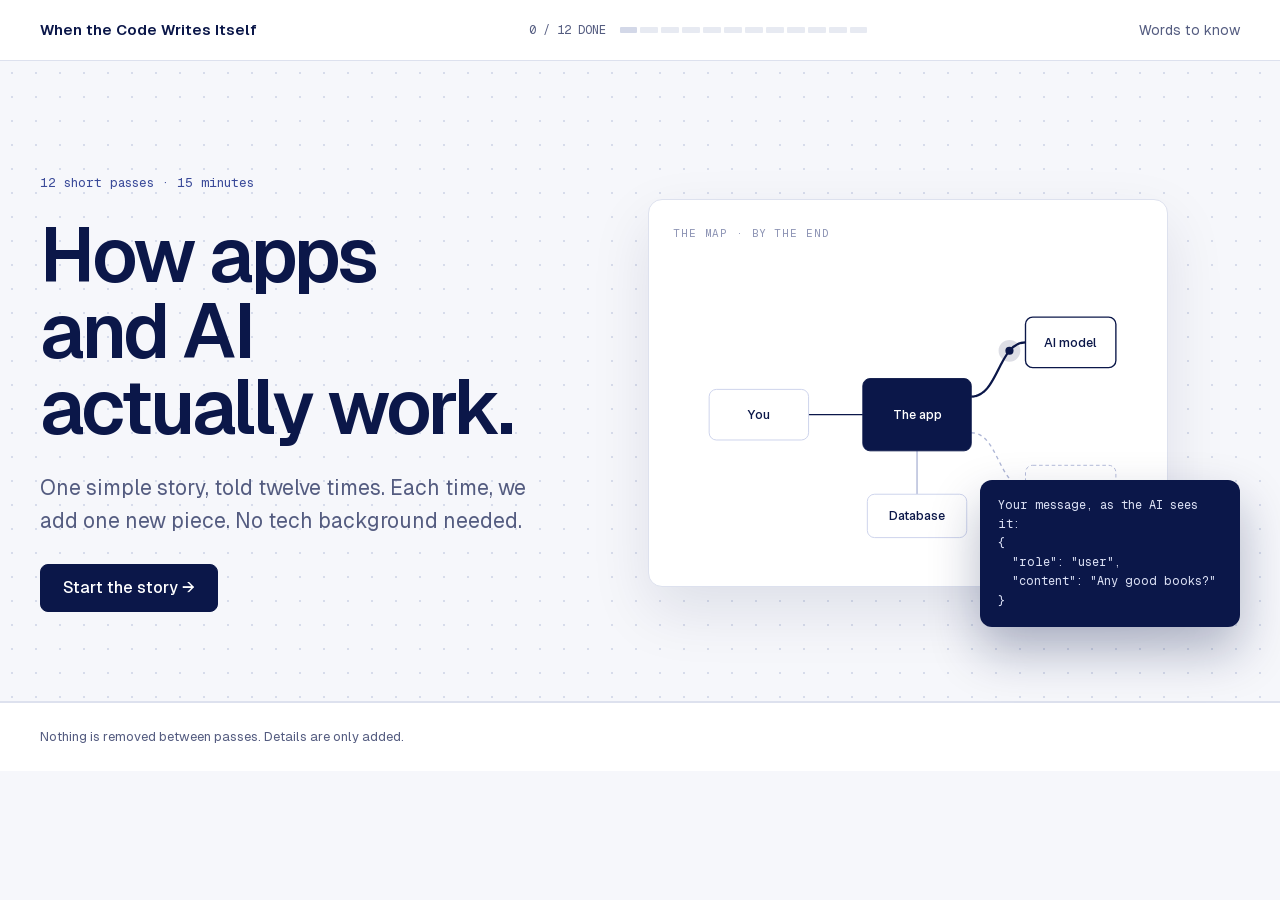
==== commit d2886c2a: "Restore the original opening card Back to the static map card with the drifting dot and the message " ====
--- a/index.html
+++ b/index.html
@@ -20,7 +20,7 @@
   <meta name="twitter:image" content="https://tubbs-the-great.github.io/tech-map/og.png">
   <meta name="theme-color" content="#0B1749">
   <link rel="preload" href="fonts/Geist-Variable.woff2" as="font" type="font/woff2" crossorigin>
-  <link rel="stylesheet" href="css/styles.css?v=19">
+  <link rel="stylesheet" href="css/styles.css?v=20">
 </head>
 <body>
   <a class="skip" href="#story">Skip to the story</a>
@@ -47,13 +47,26 @@
         </div>
         <div class="hero-art" aria-hidden="true">
           <div class="hero-card">
-            <div class="hero-card-bar">
-              <span class="hero-card-label" id="heroLabel">THE MAP · PASS 1 OF 12</span>
-              <button class="hero-replay" id="heroReplay" type="button" aria-label="Watch the map build again" hidden>↻ Watch again</button>
-            </div>
-            <div class="hero-map"><svg id="mapHero" role="img" aria-label="The system map building itself, one pass at a time"></svg></div>
+            <span class="hero-card-label">THE MAP · BY THE END</span>
+            <svg viewBox="0 0 520 360" class="hero-svg">
+              <path class="h-link" d="M 150 180 L 210 180"/>
+              <path class="h-link h-active" id="heroPath" d="M 330 160 C 360 160, 360 100, 390 100"/>
+              <path class="h-link h-dashed" d="M 330 200 C 360 200, 360 260, 390 260"/>
+              <path class="h-link h-soft" d="M 270 220 L 270 268"/>
+              <g class="h-node"><rect x="40" y="152" width="110" height="56" rx="8"/><text x="95" y="185">You</text></g>
+              <g class="h-node h-hub"><rect x="210" y="140" width="120" height="80" rx="8"/><text x="270" y="185">The app</text></g>
+              <g class="h-node"><rect x="215" y="268" width="110" height="48" rx="8"/><text x="270" y="297">Database</text></g>
+              <g class="h-node h-focus"><rect x="390" y="72" width="100" height="56" rx="8"/><text x="440" y="105">AI model</text></g>
+              <g class="h-node h-opt"><rect x="390" y="236" width="100" height="48" rx="8"/><text x="440" y="265">Tools</text></g>
+              <circle class="h-halo" id="heroHalo" r="12" cx="360" cy="130"/>
+              <circle class="h-dot" id="heroDot" r="4.5" cx="360" cy="130"/>
+            </svg>
           </div>
-          <pre class="hero-json"><b>Your message, as the AI sees it:</b>  { "role": "user", "content": "Any good books?" }</pre>
+          <pre class="hero-json">Your message, as the AI sees it:
+{
+  "role": "user",
+  "content": "Any good books?"
+}</pre>
         </div>
       </div>
     </section>
@@ -161,8 +174,8 @@
   </footer>
 
   <script src="js/vendor/gsap.min.js"></script>
-  <script src="js/content.js?v=19"></script>
-  <script src="js/map.js?v=19"></script>
-  <script src="js/app.js?v=19"></script>
+  <script src="js/content.js?v=20"></script>
+  <script src="js/map.js?v=20"></script>
+  <script src="js/app.js?v=20"></script>
 </body>
 </html>
--- a/css/styles.css
+++ b/css/styles.css
@@ -107,25 +107,30 @@
 .hero-art { flex: 1 1 480px; min-width: 0; position: relative; max-width: 600px; }
 .hero-card {
   position: relative; background: var(--surface-card); border: 1px solid var(--line);
-  border-radius: var(--radius-xl); box-shadow: var(--shadow-card); padding: 16px 20px 12px;
-  max-width: 560px; width: 92%;
-}
-.hero-card-bar { display: flex; justify-content: space-between; align-items: center; gap: 12px; min-height: 22px; }
-.hero-card-label { font-family: var(--mono); font-size: 11px; letter-spacing: 0.08em; color: var(--subtle); font-variant-numeric: tabular-nums; }
-.hero-replay { white-space: nowrap; font: inherit; font-size: 12px; font-weight: 500; color: var(--navy-600); background: none; border: 0; padding: 2px 4px; cursor: pointer; }
-.hero-replay:hover { color: var(--navy); }
-.hero-map { margin-top: 6px; background-color: var(--surface-page); background-image: linear-gradient(var(--grid-dot) 1px, transparent 1px), linear-gradient(90deg, var(--grid-dot) 1px, transparent 1px); background-size: 24px 24px; border: 1px solid var(--line); border-radius: var(--radius-lg); padding: 8px; }
-.hero-map svg { display: block; width: 100%; height: auto; }
-.hero-map .m-node .title { font-size: 17px; }
-.hero-map .m-node .sub { font-size: 12.5px; }
-.hero-map .m-new { display: none; }
+  border-radius: var(--radius-xl); box-shadow: var(--shadow-card); padding: 20px 24px 8px;
+  max-width: 520px; width: 88%;
+}
+.hero-card-label { font-family: var(--mono); font-size: 11px; letter-spacing: 0.08em; color: var(--subtle); }
+.hero-svg { display: block; width: 100%; height: auto; margin-top: 8px; }
 .hero-json {
-  margin-top: 14px; max-width: 560px; width: 92%;
-  background: var(--navy); color: var(--code-on-navy); border-radius: 12px; padding: 12px 18px;
+  position: absolute; right: 0; bottom: -40px; width: min(260px, 70%);
+  background: var(--navy); color: var(--code-on-navy); border-radius: 12px; padding: 16px 18px;
   font-family: var(--mono); font-size: 12px; line-height: 1.6; box-shadow: var(--shadow-float);
   white-space: pre-wrap; word-break: break-word;
 }
-.hero-json b { color: var(--on-navy-muted); font-weight: 400; }
+.h-link { stroke: var(--navy); stroke-width: 1.5; fill: none; }
+.h-active { stroke-width: 2.5; }
+.h-dashed { stroke: var(--line-optional); stroke-dasharray: 4 4; }
+.h-soft { stroke: var(--line-optional); }
+.h-node rect { fill: var(--surface-card); stroke: var(--line-node); stroke-width: 1; }
+.h-node text { font-family: var(--sans); font-size: 14px; font-weight: 500; fill: var(--navy); text-anchor: middle; }
+.h-hub rect { fill: var(--navy); stroke: var(--navy); }
+.h-hub text { fill: var(--on-navy); }
+.h-focus rect { stroke: var(--navy); stroke-width: 1.5; }
+.h-opt rect { stroke: var(--line-optional); stroke-dasharray: 4 3; }
+.h-opt text { fill: var(--muted); }
+.h-dot { fill: var(--navy); }
+.h-halo { fill: var(--navy); opacity: .14; }
 
 /* lesson: one pass per screen */
 [hidden] { display: none !important; }
@@ -308,7 +313,7 @@
 @media (max-width: 960px) {
   :root { --gutter: 20px; }
   .hero-inner { min-height: 0; padding-block: 56px 72px; gap: 40px; }
-  .hero-json { width: 100%; }
+  .hero-json { position: static; width: 100%; margin-top: 14px; }
   .hero-card { width: 100%; max-width: none; }
   .lesson-grid { grid-template-columns: minmax(0, 1fr); height: auto; min-height: 0; gap: 20px; padding-block: 16px 40px; }
   .stage { height: auto; max-height: none; }
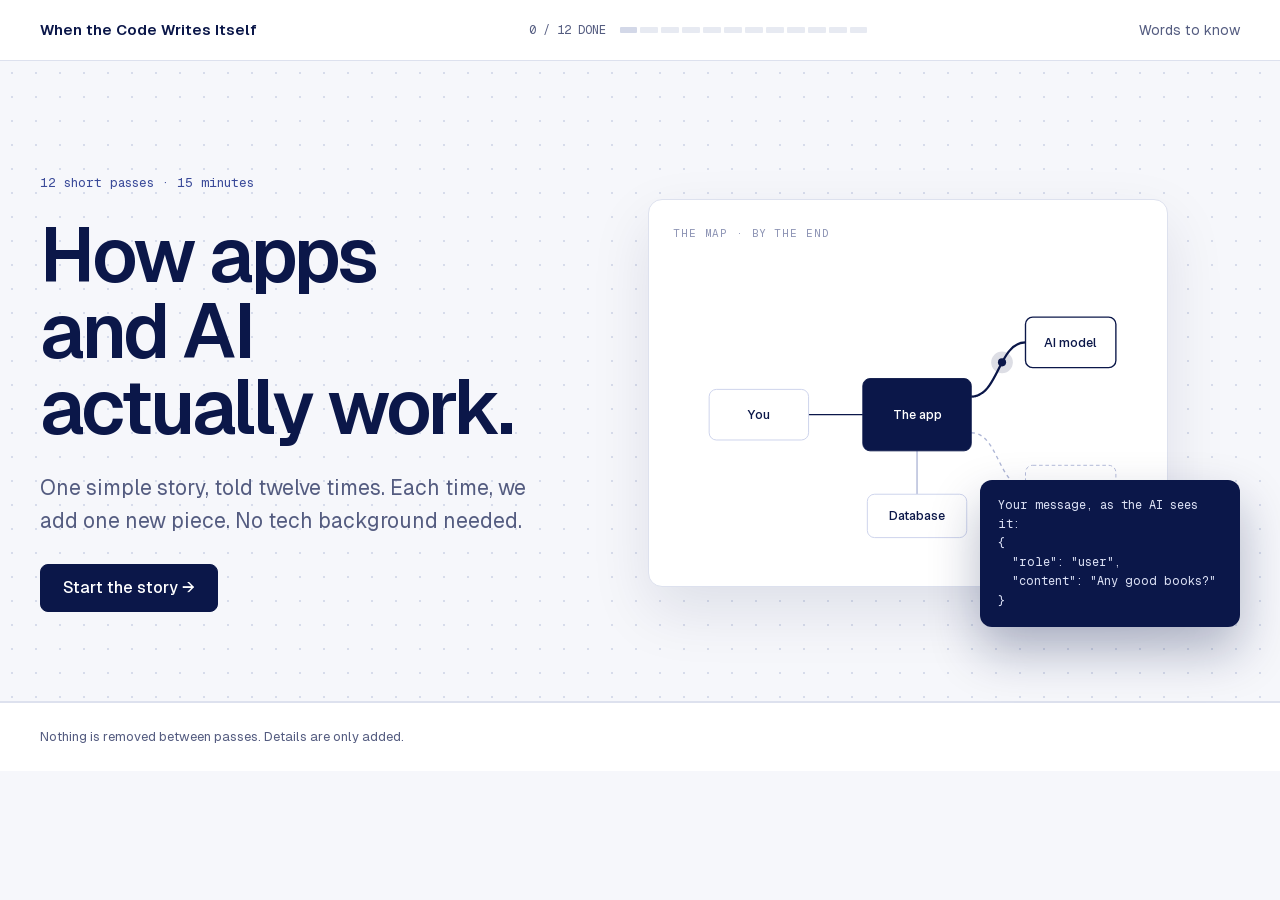
==== commit 7cfbb54c: "Phones: ignore address-bar resizes Mobile browsers fire resize as the address bar shows and hides wh" ====
--- a/index.html
+++ b/index.html
@@ -20,7 +20,7 @@
   <meta name="twitter:image" content="https://tubbs-the-great.github.io/tech-map/og.png">
   <meta name="theme-color" content="#0B1749">
   <link rel="preload" href="fonts/Geist-Variable.woff2" as="font" type="font/woff2" crossorigin>
-  <link rel="stylesheet" href="css/styles.css?v=20">
+  <link rel="stylesheet" href="css/styles.css?v=21">
 </head>
 <body>
   <a class="skip" href="#story">Skip to the story</a>
@@ -174,8 +174,8 @@
   </footer>
 
   <script src="js/vendor/gsap.min.js"></script>
-  <script src="js/content.js?v=20"></script>
-  <script src="js/map.js?v=20"></script>
-  <script src="js/app.js?v=20"></script>
+  <script src="js/content.js?v=21"></script>
+  <script src="js/map.js?v=21"></script>
+  <script src="js/app.js?v=21"></script>
 </body>
 </html>
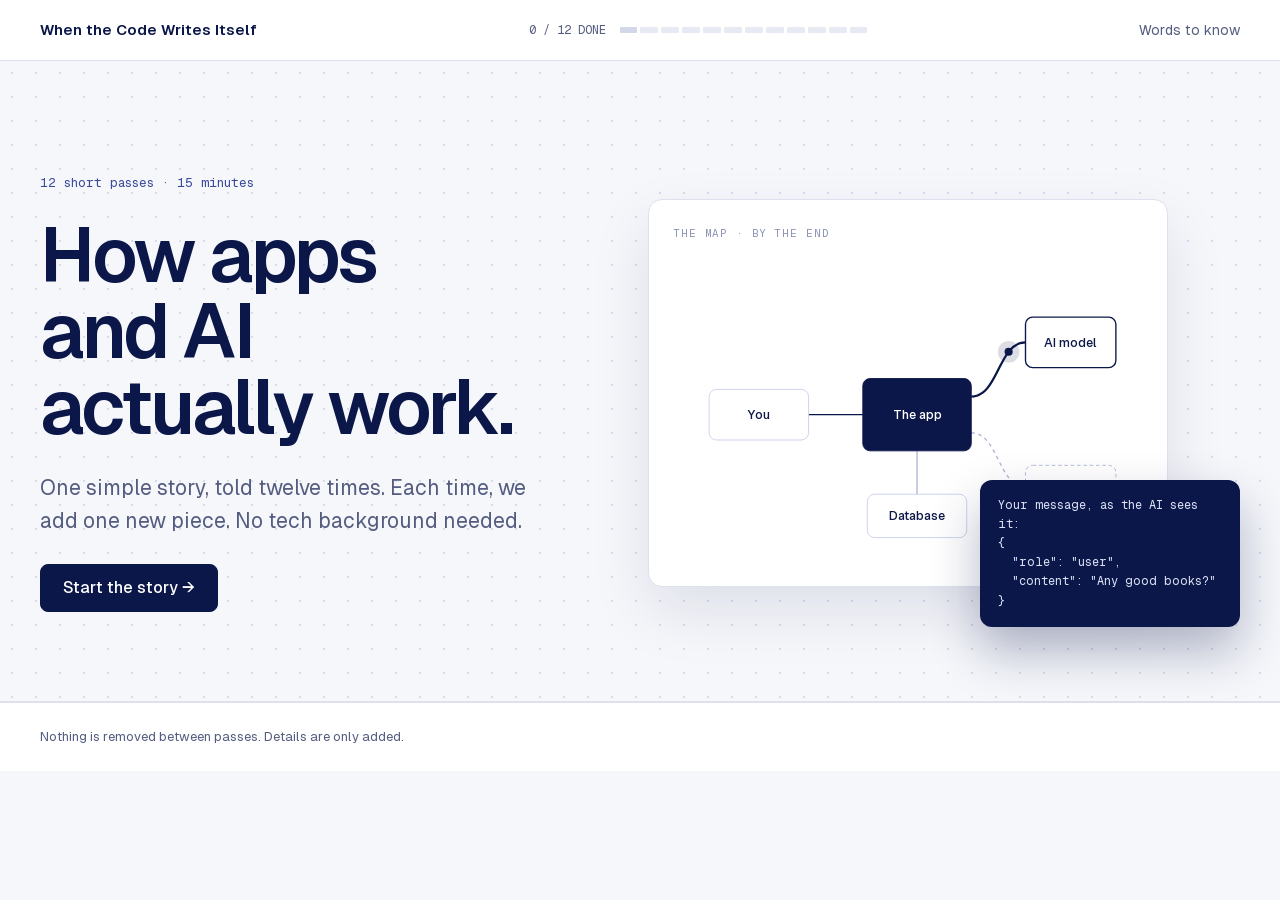
==== commit 32bdc1ec: "Ending: your turn The closing section now speaks to the reader: they have the words to describe what" ====
--- a/index.html
+++ b/index.html
@@ -20,7 +20,7 @@
   <meta name="twitter:image" content="https://tubbs-the-great.github.io/tech-map/og.png">
   <meta name="theme-color" content="#0B1749">
   <link rel="preload" href="fonts/Geist-Variable.woff2" as="font" type="font/woff2" crossorigin>
-  <link rel="stylesheet" href="css/styles.css?v=21">
+  <link rel="stylesheet" href="css/styles.css?v=22">
 </head>
 <body>
   <a class="skip" href="#story">Skip to the story</a>
@@ -122,22 +122,16 @@
             <a class="btn btn-ghost" href="#pass-1">Read it again from pass 1</a>
           </div>
           <div class="built" id="built">
-            <p class="eyebrow">HOW THIS WAS BUILT</p>
+            <p class="eyebrow" id="builtEyebrow"></p>
             <h2 id="builtHeadline"></h2>
             <div class="built-grid">
               <div class="prose" id="builtParas"></div>
               <aside class="built-aside">
-                <span class="label">THE TRAIL</span>
-                <ol class="built-steps">
-                  <li><b>Design</b> chosen from three directions on a canvas</li>
-                  <li><b>Design system</b> recorded: navy, Geist, the map style, plain-words rules</li>
-                  <li><b>Built</b> by an AI coding agent, commit by commit</li>
-                  <li><b>Pushed to GitHub</b>, deployed to GitHub Pages</li>
-                  <li><b>Reviewed</b> at three screen sizes and fixed, in the open</li>
-                </ol>
-                <a class="btn btn-small" id="builtLink" href="#" target="_blank" rel="noopener"></a>
+                <span class="label" id="builtStartTitle"></span>
+                <ol class="built-steps" id="builtStart"></ol>
               </aside>
             </div>
+            <p class="built-link"><a id="builtLink" href="#" target="_blank" rel="noopener"></a></p>
           </div>
         </div>
       </div>
@@ -174,8 +168,8 @@
   </footer>
 
   <script src="js/vendor/gsap.min.js"></script>
-  <script src="js/content.js?v=21"></script>
-  <script src="js/map.js?v=21"></script>
-  <script src="js/app.js?v=21"></script>
+  <script src="js/content.js?v=22"></script>
+  <script src="js/map.js?v=22"></script>
+  <script src="js/app.js?v=22"></script>
 </body>
 </html>
--- a/css/styles.css
+++ b/css/styles.css
@@ -290,7 +290,9 @@
 .built-steps { margin: 0; padding-left: 20px; display: flex; flex-direction: column; gap: 8px; font-size: 15px; line-height: 1.45; color: var(--ink-body); }
 .built-steps li::marker { font-family: var(--mono); font-size: 12px; color: var(--navy-600); }
 .built-steps b { color: var(--navy); }
-.built-aside .btn { align-self: flex-start; margin-top: 4px; }
+.built-link { font-size: 14px; color: var(--muted); }
+.built-link a { color: var(--muted); }
+.built-link a:hover { color: var(--navy); }
 .closing-head .eyebrow.done { color: var(--good); }
 
 /* glossary */
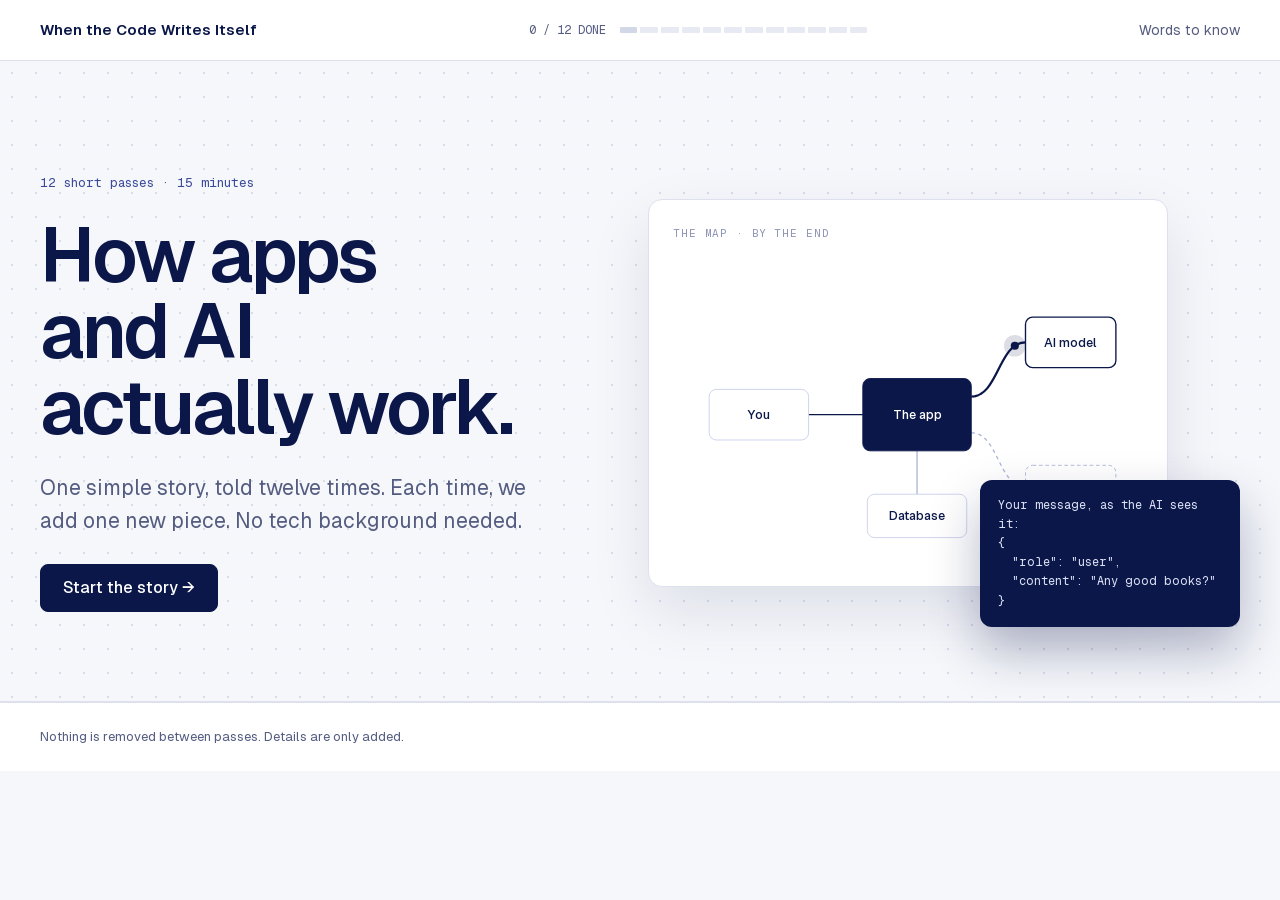
==== commit 6f33935c: "Wording: 'a deployment', not 'a deploy' Co-Authored-By: Claude Fable 5.1 <noreply@anthropic.com> Cla" ====
--- a/index.html
+++ b/index.html
@@ -20,7 +20,7 @@
   <meta name="twitter:image" content="https://tubbs-the-great.github.io/tech-map/og.png">
   <meta name="theme-color" content="#0B1749">
   <link rel="preload" href="fonts/Geist-Variable.woff2" as="font" type="font/woff2" crossorigin>
-  <link rel="stylesheet" href="css/styles.css?v=22">
+  <link rel="stylesheet" href="css/styles.css?v=23">
 </head>
 <body>
   <a class="skip" href="#story">Skip to the story</a>
@@ -168,8 +168,8 @@
   </footer>
 
   <script src="js/vendor/gsap.min.js"></script>
-  <script src="js/content.js?v=22"></script>
-  <script src="js/map.js?v=22"></script>
-  <script src="js/app.js?v=22"></script>
+  <script src="js/content.js?v=23"></script>
+  <script src="js/map.js?v=23"></script>
+  <script src="js/app.js?v=23"></script>
 </body>
 </html>
